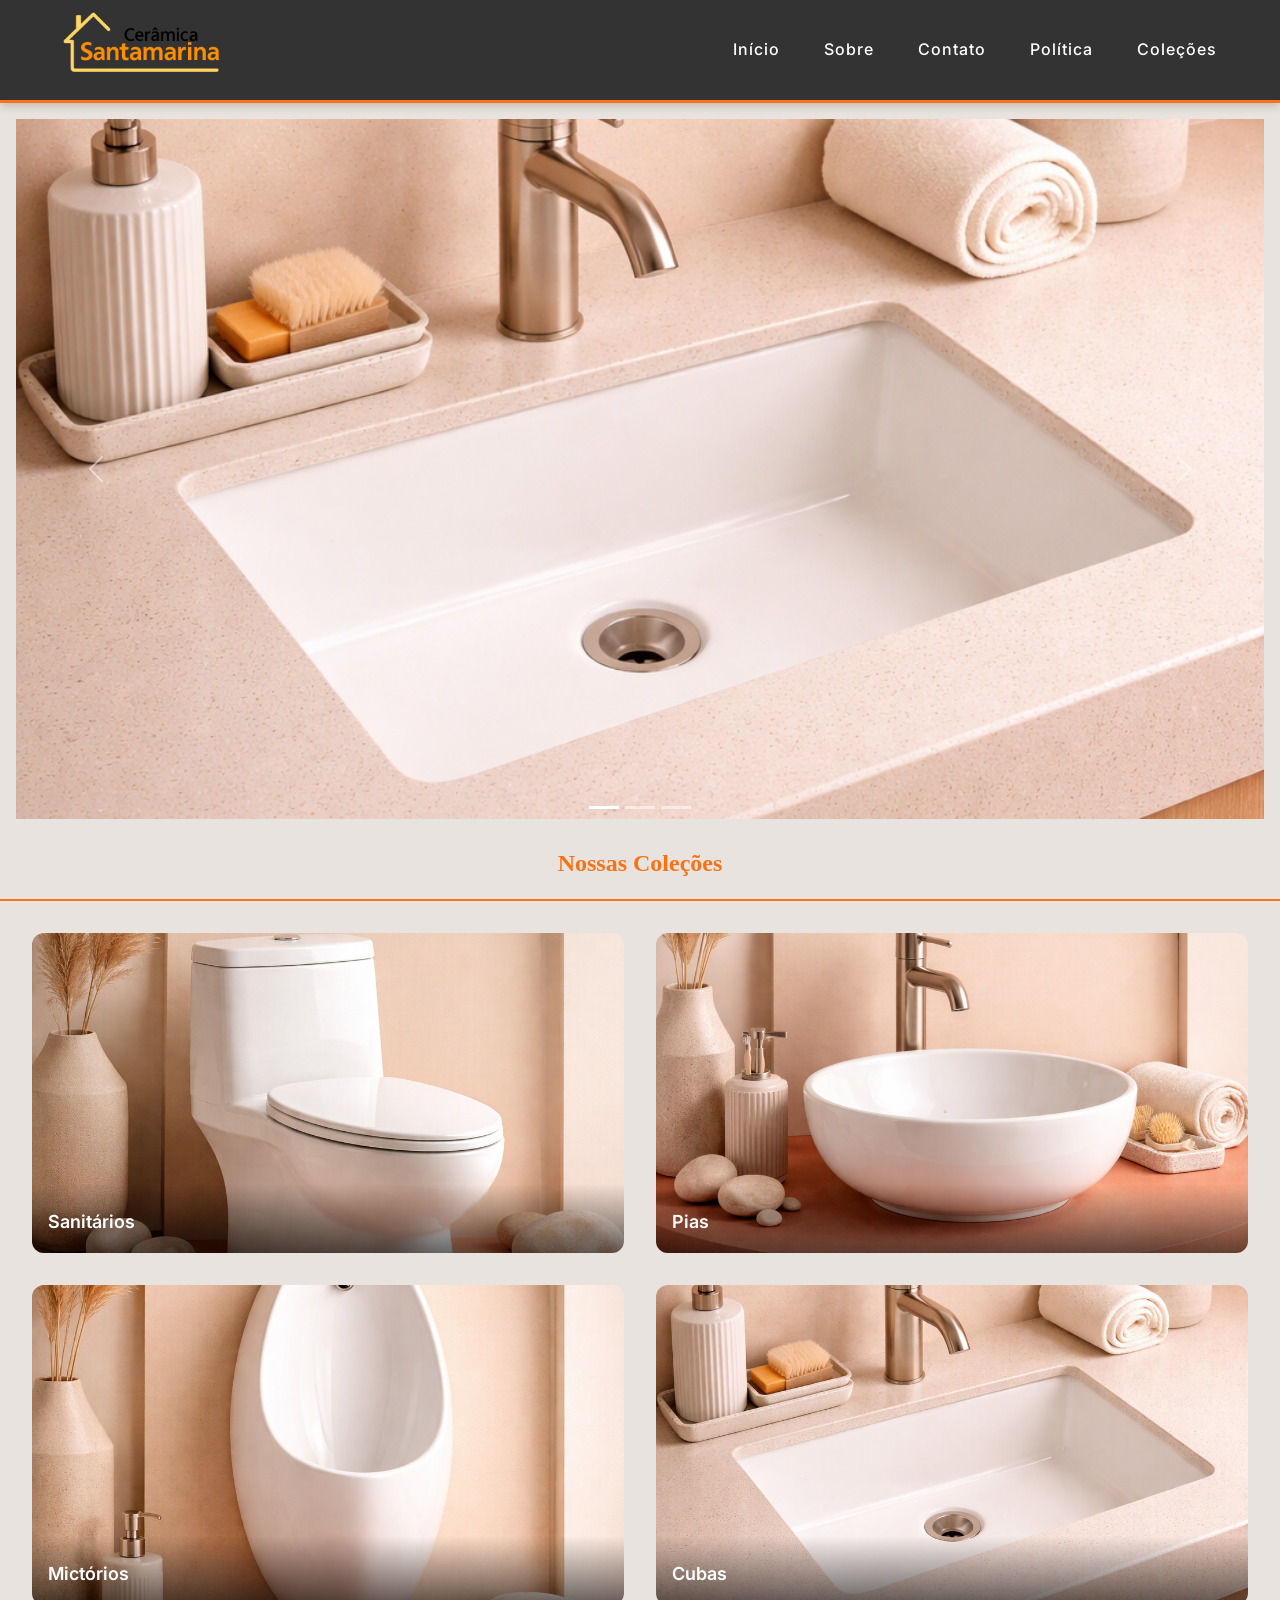
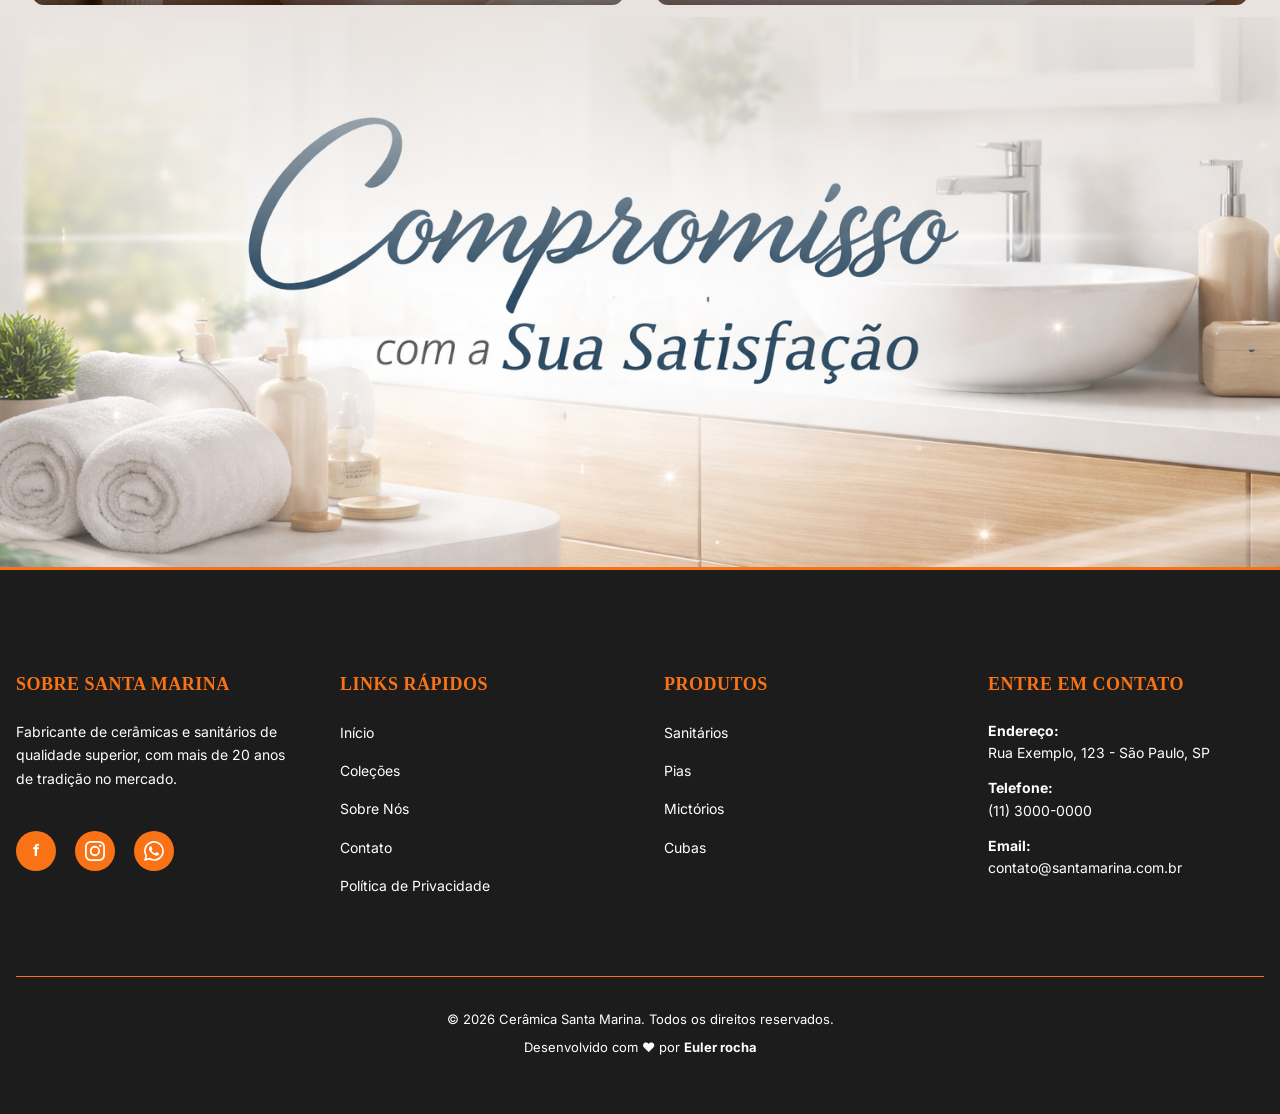
==== index.html @ 9cf08ed7 "Ceramica Santa Marina" ====
<!doctype html>
<html lang="pt-BR">

<head>
    <meta charset="utf-8">
    <meta name="viewport" content="width=device-width, initial-scale=1, viewport-fit=cover">
    <meta name="description"
        content="Cerâmica Santa Marina - Fabricante de cerâmicas e sanitários de qualidade superior">
    <title>Cerâmica Santa Marina | Sanitários, Pias, Mictórios e Cubas</title>
    <link rel="preconnect" href="https://fonts.googleapis.com">
    <link rel="preconnect" href="https://fonts.gstatic.com" crossorigin>
    <link
        href="https://fonts.googleapis.com/css2?family=Inter:ital,opsz,wght@0,14..32,100..900;1,14..32,100..900&family=Playfair:ital,opsz,wght@0,5..1200,300..900;1,5..1200,300..900&display=swap"
        rel="stylesheet">
    <link rel="preconnect" href="https://fonts.googleapis.com">
    <link rel="preconnect" href="https://fonts.gstatic.com" crossorigin>
    <link
        href="https://fonts.googleapis.com/css2?family=Playfair:ital,opsz,wght@0,5..1200,300..900;1,5..1200,300..900&family=Press+Start+2P&display=swap"
        rel="stylesheet">
    <link href="https://cdn.jsdelivr.net/npm/bootstrap@5.3.8/dist/css/bootstrap.min.css" rel="stylesheet"
        integrity="sha384-sRIl4kxILFvY47J16cr9ZwB07vP4J8+LH7qKQnuqkuIAvNWLzeN8tE5YBujZqJLB" crossorigin="anonymous">
    <link rel="stylesheet" href="assets/styles/style.css">
</head>

<body>

    <!-- HEADER -->
    <header>
        <div class="content">

            <button id="menu-btn">☰</button>

            <nav id="menu">
                <ul>
                    <li><a href="index.html">Início</a></li>
                    <li><a href="sobre.html">Sobre</a></li>
                    <li><a href="contato.html">Contato</a></li>
                    <li><a href="politica.html">Política</a></li>
                    <li><a href="colecoes.html">Coleções</a></li>
                </ul>
            </nav>

            <div class="logo">
                <img src="assets/img/Logo SantaMarina.png" alt="Logo Cerâmica Santa Marina" width="180" height="auto">
            </div>

        </div>
    </header>
    <section class="carousel-section">
        <div id="carouselMain" class="carousel slide" data-bs-ride="carousel" data-bs-interval="5000">
            <div class="carousel-indicators">
                <button type="button" data-bs-target="#carouselMain" data-bs-slide-to="0" class="active"
                    aria-label="Slide 1" aria-current="true"></button>
                <button type="button" data-bs-target="#carouselMain" data-bs-slide-to="1" aria-label="Slide 2"></button>
                <button type="button" data-bs-target="#carouselMain" data-bs-slide-to="2" aria-label="Slide 3"></button>
            </div>
            <div class="carousel-inner">
                <div class="carousel-item active">
                    <img src="/assets/img/cuba.png" class="d-block w-100"
                        alt="Cubas - Produtos Sanitários Santa Marina">
                </div>
                <div class="carousel-item">
                    <img src="/assets/img/louca.png" class="d-block w-100" alt="Louças - Sanitários Santa Marina">
                </div>
                <div class="carousel-item">
                    <img src="/assets/img/mictorio.png" class="d-block w-100" alt="Mictórios - Produtos Santa Marina">
                </div>
            </div>
            <button class="carousel-control-prev" type="button" data-bs-target="#carouselMain" data-bs-slide="prev"
                aria-label="Slide anterior">
                <span class="carousel-control-prev-icon" aria-hidden="true"></span>
            </button>
            <button class="carousel-control-next" type="button" data-bs-target="#carouselMain" data-bs-slide="next"
                aria-label="Próximo slide">
                <span class="carousel-control-next-icon" aria-hidden="true"></span>
            </button>
        </div>
    </section>
    <!-- MAIN -->
    <main class="main">


        <!-- TÍTULO -->
        <div class="section-title">
            <h2>Nossas Coleções</h2>
            <span></span>
        </div>

        <!-- CARDS -->
        <section class="my-colection">
            <div class="cards">

                <a href="colecoes.html" class="cards-content">
                    <img src="assets/img/louca.png" alt="Sanitários">
                    <span>Sanitários</span>
                </a>

                <a href="colecoes.html" class="cards-content">
                    <img src="assets/img/Lavarosto.png" alt="Pias">
                    <span>Pias</span>
                </a>

                <a href="colecoes.html" class="cards-content">
                    <img src="assets/img/mictorio.png" alt="Mictórios">
                    <span>Mictórios</span>
                </a>

                <a href="colecoes.html" class="cards-content">
                    <img src="assets/img/cuba.png" alt="Cubas">
                    <span>Cubas</span>
                </a>

            </div>
        </section>


    </main>

    <section class="banner" role="img" aria-label="Banner de chamada para compra de produtos Santa Marina">
    </section>

    <!-- FOOTER -->
    <footer class="footer">
        <div class="footer-content">
            <!-- Coluna 1: Informações da Empresa -->
            <div class="footer-section">
                <h3 class="footer-title">Sobre Santa Marina</h3>
                <p>Fabricante de cerâmicas e sanitários de qualidade superior, com mais de 20 anos de tradição no
                    mercado.</p>
                <div class="social-links">
                    <a href="#" class="social-icon" aria-label="Facebook">f</a>
                    <a href="#" class="social-icon" aria-label="Instagram"><svg xmlns="http://www.w3.org/2000/svg"
                            width="16" height="16" fill="currentColor" class="bi bi-instagram" viewBox="0 0 16 16">
                            <path
                                d="M8 0C5.829 0 5.556.01 4.703.048 3.85.088 3.269.222 2.76.42a3.9 3.9 0 0 0-1.417.923A3.9 3.9 0 0 0 .42 2.76C.222 3.268.087 3.85.048 4.7.01 5.555 0 5.827 0 8.001c0 2.172.01 2.444.048 3.297.04.852.174 1.433.372 1.942.205.526.478.972.923 1.417.444.445.89.719 1.416.923.51.198 1.09.333 1.942.372C5.555 15.99 5.827 16 8 16s2.444-.01 3.298-.048c.851-.04 1.434-.174 1.943-.372a3.9 3.9 0 0 0 1.416-.923c.445-.445.718-.891.923-1.417.197-.509.332-1.09.372-1.942C15.99 10.445 16 10.173 16 8s-.01-2.445-.048-3.299c-.04-.851-.175-1.433-.372-1.941a3.9 3.9 0 0 0-.923-1.417A3.9 3.9 0 0 0 13.24.42c-.51-.198-1.092-.333-1.943-.372C10.443.01 10.172 0 7.998 0zm-.717 1.442h.718c2.136 0 2.389.007 3.232.046.78.035 1.204.166 1.486.275.373.145.64.319.92.599s.453.546.598.92c.11.281.24.705.275 1.485.039.843.047 1.096.047 3.231s-.008 2.389-.047 3.232c-.035.78-.166 1.203-.275 1.485a2.5 2.5 0 0 1-.599.919c-.28.28-.546.453-.92.598-.28.11-.704.24-1.485.276-.843.038-1.096.047-3.232.047s-2.39-.009-3.233-.047c-.78-.036-1.203-.166-1.485-.276a2.5 2.5 0 0 1-.92-.598 2.5 2.5 0 0 1-.6-.92c-.109-.281-.24-.705-.275-1.485-.038-.843-.046-1.096-.046-3.233s.008-2.388.046-3.231c.036-.78.166-1.204.276-1.486.145-.373.319-.64.599-.92s.546-.453.92-.598c.282-.11.705-.24 1.485-.276.738-.034 1.024-.044 2.515-.045zm4.988 1.328a.96.96 0 1 0 0 1.92.96.96 0 0 0 0-1.92m-4.27 1.122a4.109 4.109 0 1 0 0 8.217 4.109 4.109 0 0 0 0-8.217m0 1.441a2.667 2.667 0 1 1 0 5.334 2.667 2.667 0 0 1 0-5.334" />
                        </svg></a>
                    <a href="#" class="social-icon" aria-label="WhatsApp"><svg xmlns="http://www.w3.org/2000/svg"
                            width="16" height="16" fill="currentColor" class="bi bi-whatsapp" viewBox="0 0 16 16">
                            <path
                                d="M13.601 2.326A7.85 7.85 0 0 0 7.994 0C3.627 0 .068 3.558.064 7.926c0 1.399.366 2.76 1.057 3.965L0 16l4.204-1.102a7.9 7.9 0 0 0 3.79.965h.004c4.368 0 7.926-3.558 7.93-7.93A7.9 7.9 0 0 0 13.6 2.326zM7.994 14.521a6.6 6.6 0 0 1-3.356-.92l-.24-.144-2.494.654.666-2.433-.156-.251a6.56 6.56 0 0 1-1.007-3.505c0-3.626 2.957-6.584 6.591-6.584a6.56 6.56 0 0 1 4.66 1.931 6.56 6.56 0 0 1 1.928 4.66c-.004 3.639-2.961 6.592-6.592 6.592m3.615-4.934c-.197-.099-1.17-.578-1.353-.646-.182-.065-.315-.099-.445.099-.133.197-.513.646-.627.775-.114.133-.232.148-.43.05-.197-.1-.836-.308-1.592-.985-.59-.525-.985-1.175-1.103-1.372-.114-.198-.011-.304.088-.403.087-.088.197-.232.296-.346.1-.114.133-.198.198-.33.065-.134.034-.248-.015-.347-.05-.099-.445-1.076-.612-1.47-.16-.389-.323-.335-.445-.34-.114-.007-.247-.007-.38-.007a.73.73 0 0 0-.529.247c-.182.198-.691.677-.691 1.654s.71 1.916.81 2.049c.098.133 1.394 2.132 3.383 2.992.47.205.84.326 1.129.418.475.152.904.129 1.246.08.38-.058 1.171-.48 1.338-.943.164-.464.164-.86.114-.943-.049-.084-.182-.133-.38-.232" />
                        </svg></a>
                </div>
            </div>

            <!-- Coluna 2: Links Rápidos -->
            <div class="footer-section">
                <h3 class="footer-title">Links Rápidos</h3>
                <ul class="footer-links">
                    <li><a href="index.html">Início</a></li>
                    <li><a href="#colecoes">Coleções</a></li>
                    <li><a href="sobre.html">Sobre Nós</a></li>
                    <li><a href="contato.html">Contato</a></li>
                    <li><a href="politica.html">Política de Privacidade</a></li>
                </ul>
            </div>

            <!-- Coluna 3: Produtos -->
            <div class="footer-section">
                <h3 class="footer-title">Produtos</h3>
                <ul class="footer-links">
                    <li><a href="#sanitarios">Sanitários</a></li>
                    <li><a href="#pias">Pias</a></li>
                    <li><a href="#mictorio">Mictórios</a></li>
                    <li><a href="#cubas">Cubas</a></li>
                </ul>
            </div>

            <!-- Coluna 4: Contato -->
            <div class="footer-section">
                <h3 class="footer-title">Entre em Contato</h3>
                <div class="contact-info">
                    <p><strong>Endereço:</strong><br>Rua Exemplo, 123 - São Paulo, SP</p>
                    <p><strong>Telefone:</strong><br>(11) 3000-0000</p>
                    <p><strong>Email:</strong><br>contato@santamarina.com.br</p>
                </div>
            </div>
        </div>

        <!-- Rodapé Inferior -->
        <div class="footer-bottom">
            <div class="footer-divider"></div>
            <div class="footer-bottom-content">
                <p>&copy; 2026 Cerâmica Santa Marina. Todos os direitos reservados.</p>
                <p>Desenvolvido com ❤️ por <strong>Euler rocha</strong></p>
            </div>
        </div>
    </footer>

    <script src="https://cdn.jsdelivr.net/npm/bootstrap@5.3.8/dist/js/bootstrap.bundle.min.js"
        integrity="sha384-FKyoEForCGlyvwx9Hj09JcYn3nv7wiPVlz7YYwJrWVcXK/BmnVDxM+D2scQbITxI"
        crossorigin="anonymous"></script>
    <script src="assets/javascript/engine.js"></script>

</body>

</html>
---- assets/styles/style.css ----
@import url('colors.css');
@import url('reset.css');
@import url('base.css');
@import url('header.css');
@import url('menu.css');
@import url('main.css');
@import url('cards.css');
@import url('footer.css');
@import url('responsive.css');
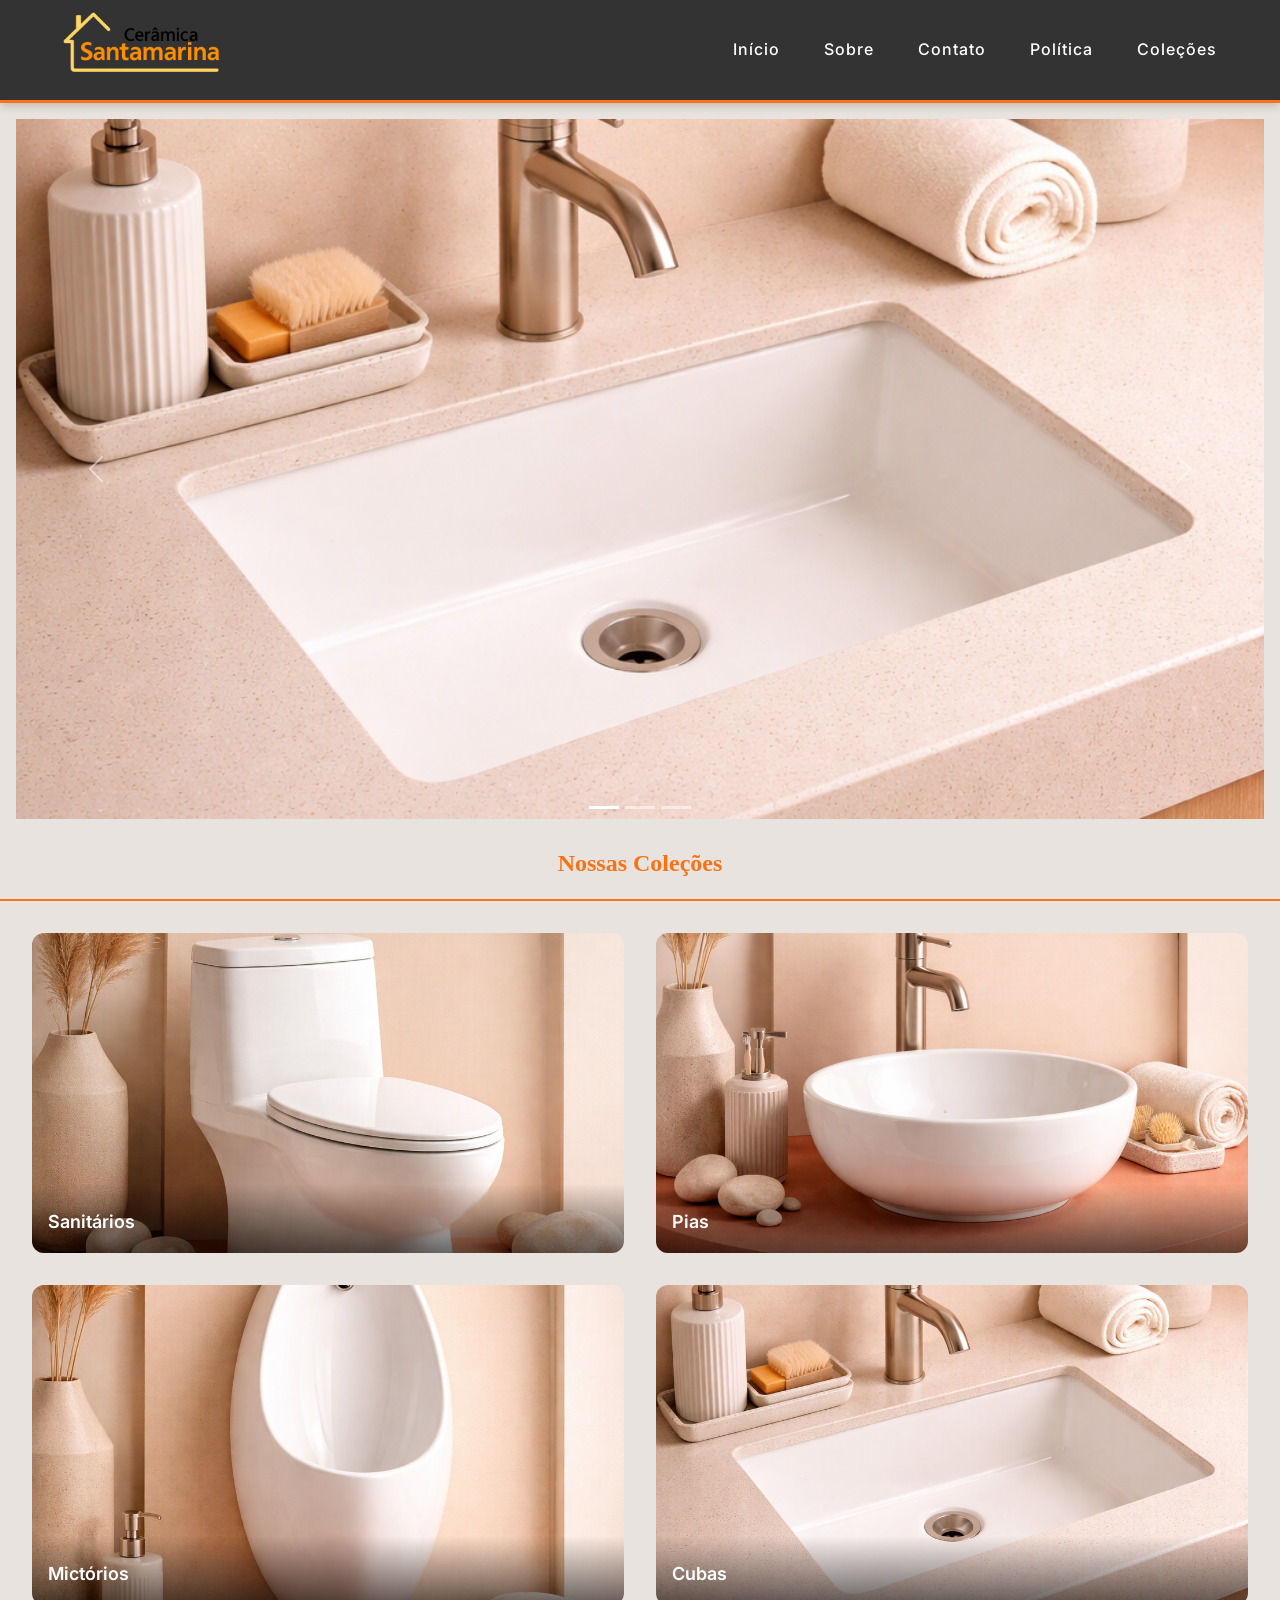
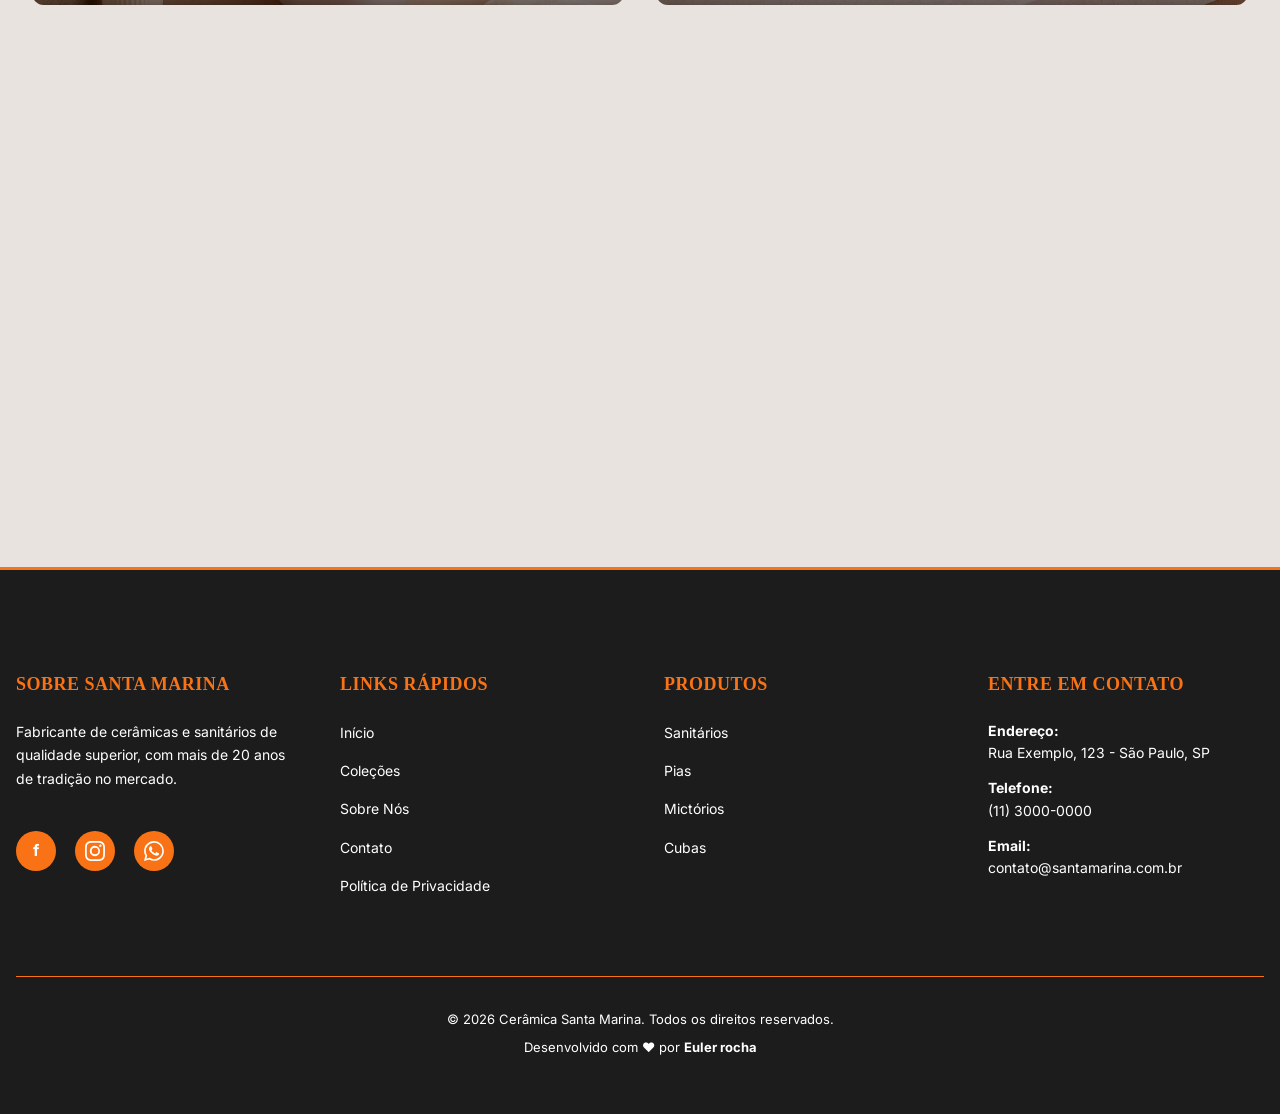
==== commit 6efda488: "Ajustes 2" ====
--- a/index.html
+++ b/index.html
@@ -56,14 +56,14 @@
             </div>
             <div class="carousel-inner">
                 <div class="carousel-item active">
-                    <img src="/assets/img/cuba.png" class="d-block w-100"
+                    <img src="assets/img/cuba.png" class="d-block w-100"
                         alt="Cubas - Produtos Sanitários Santa Marina">
                 </div>
                 <div class="carousel-item">
-                    <img src="/assets/img/louca.png" class="d-block w-100" alt="Louças - Sanitários Santa Marina">
+                    <img src="assets/img/louca.png" class="d-block w-100" alt="Louças - Sanitários Santa Marina">
                 </div>
                 <div class="carousel-item">
-                    <img src="/assets/img/mictorio.png" class="d-block w-100" alt="Mictórios - Produtos Santa Marina">
+                    <img src="assets/img/mictorio.png" class="d-block w-100" alt="Mictórios - Produtos Santa Marina">
                 </div>
             </div>
             <button class="carousel-control-prev" type="button" data-bs-target="#carouselMain" data-bs-slide="prev"
@@ -147,7 +147,7 @@
                 <h3 class="footer-title">Links Rápidos</h3>
                 <ul class="footer-links">
                     <li><a href="index.html">Início</a></li>
-                    <li><a href="#colecoes">Coleções</a></li>
+                    <li><a href="colecoes.html">Coleções</a></li>
                     <li><a href="sobre.html">Sobre Nós</a></li>
                     <li><a href="contato.html">Contato</a></li>
                     <li><a href="politica.html">Política de Privacidade</a></li>
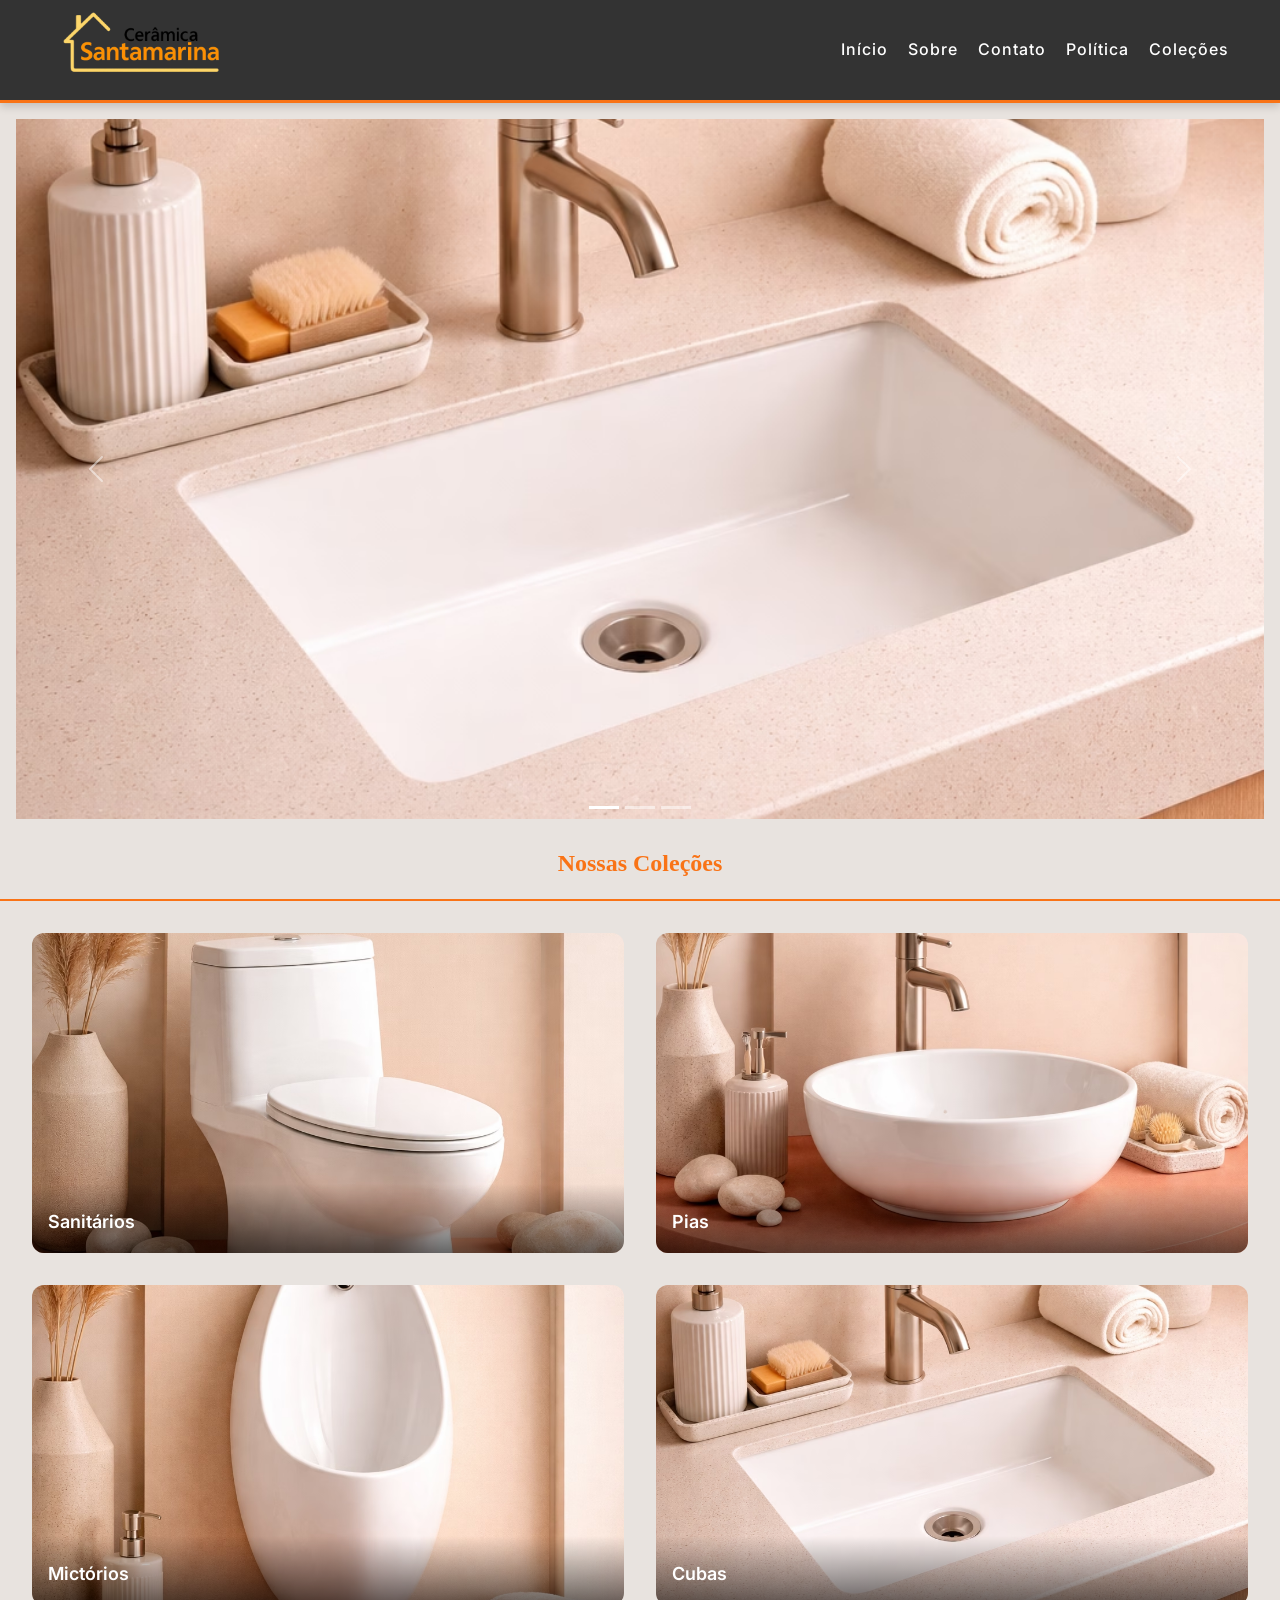
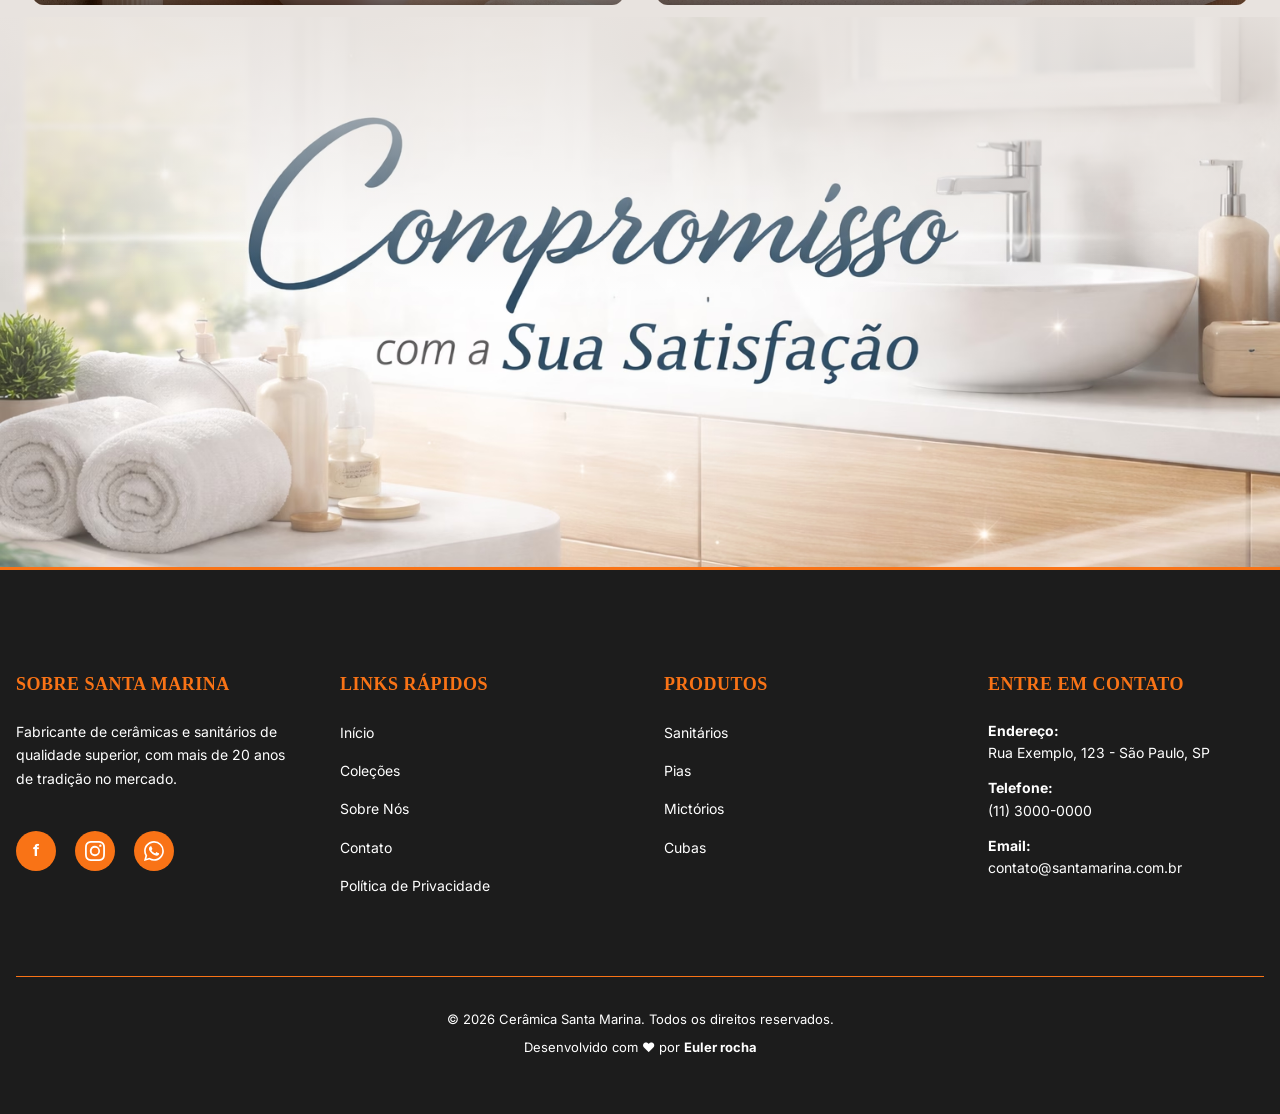
==== commit 2ab87cda: "colocando as imagens no formato avif" ====
--- a/index.html
+++ b/index.html
@@ -41,7 +41,7 @@
             </nav>
 
             <div class="logo">
-                <img src="assets/img/Logo SantaMarina.png" alt="Logo Cerâmica Santa Marina" width="180" height="auto">
+                <img src="assets/img/Logo SantaMarina.avif" alt="Logo Cerâmica Santa Marina" width="180" height="auto">
             </div>
 
         </div>
@@ -56,14 +56,14 @@
             </div>
             <div class="carousel-inner">
                 <div class="carousel-item active">
-                    <img src="assets/img/cuba.png" class="d-block w-100"
+                    <img src="assets/img/cuba.avif" class="d-block w-100"
                         alt="Cubas - Produtos Sanitários Santa Marina">
                 </div>
                 <div class="carousel-item">
-                    <img src="assets/img/louca.png" class="d-block w-100" alt="Louças - Sanitários Santa Marina">
+                    <img src="assets/img/louca.avif" class="d-block w-100" alt="Louças - Sanitários Santa Marina">
                 </div>
                 <div class="carousel-item">
-                    <img src="assets/img/mictorio.png" class="d-block w-100" alt="Mictórios - Produtos Santa Marina">
+                    <img src="assets/img/mictorio.avif" class="d-block w-100" alt="Mictórios - Produtos Santa Marina">
                 </div>
             </div>
             <button class="carousel-control-prev" type="button" data-bs-target="#carouselMain" data-bs-slide="prev"
@@ -91,22 +91,22 @@
             <div class="cards">
 
                 <a href="colecoes.html" class="cards-content">
-                    <img src="assets/img/louca.png" alt="Sanitários">
+                    <img src="assets/img/louca.avif" alt="Sanitários">
                     <span>Sanitários</span>
                 </a>
 
                 <a href="colecoes.html" class="cards-content">
-                    <img src="assets/img/Lavarosto.png" alt="Pias">
+                    <img src="assets/img/Lavarosto.avif" alt="Pias">
                     <span>Pias</span>
                 </a>
 
                 <a href="colecoes.html" class="cards-content">
-                    <img src="assets/img/mictorio.png" alt="Mictórios">
+                    <img src="assets/img/mictorio.avif" alt="Mictórios">
                     <span>Mictórios</span>
                 </a>
 
                 <a href="colecoes.html" class="cards-content">
-                    <img src="assets/img/cuba.png" alt="Cubas">
+                    <img src="assets/img/cuba.avif" alt="Cubas">
                     <span>Cubas</span>
                 </a>
 
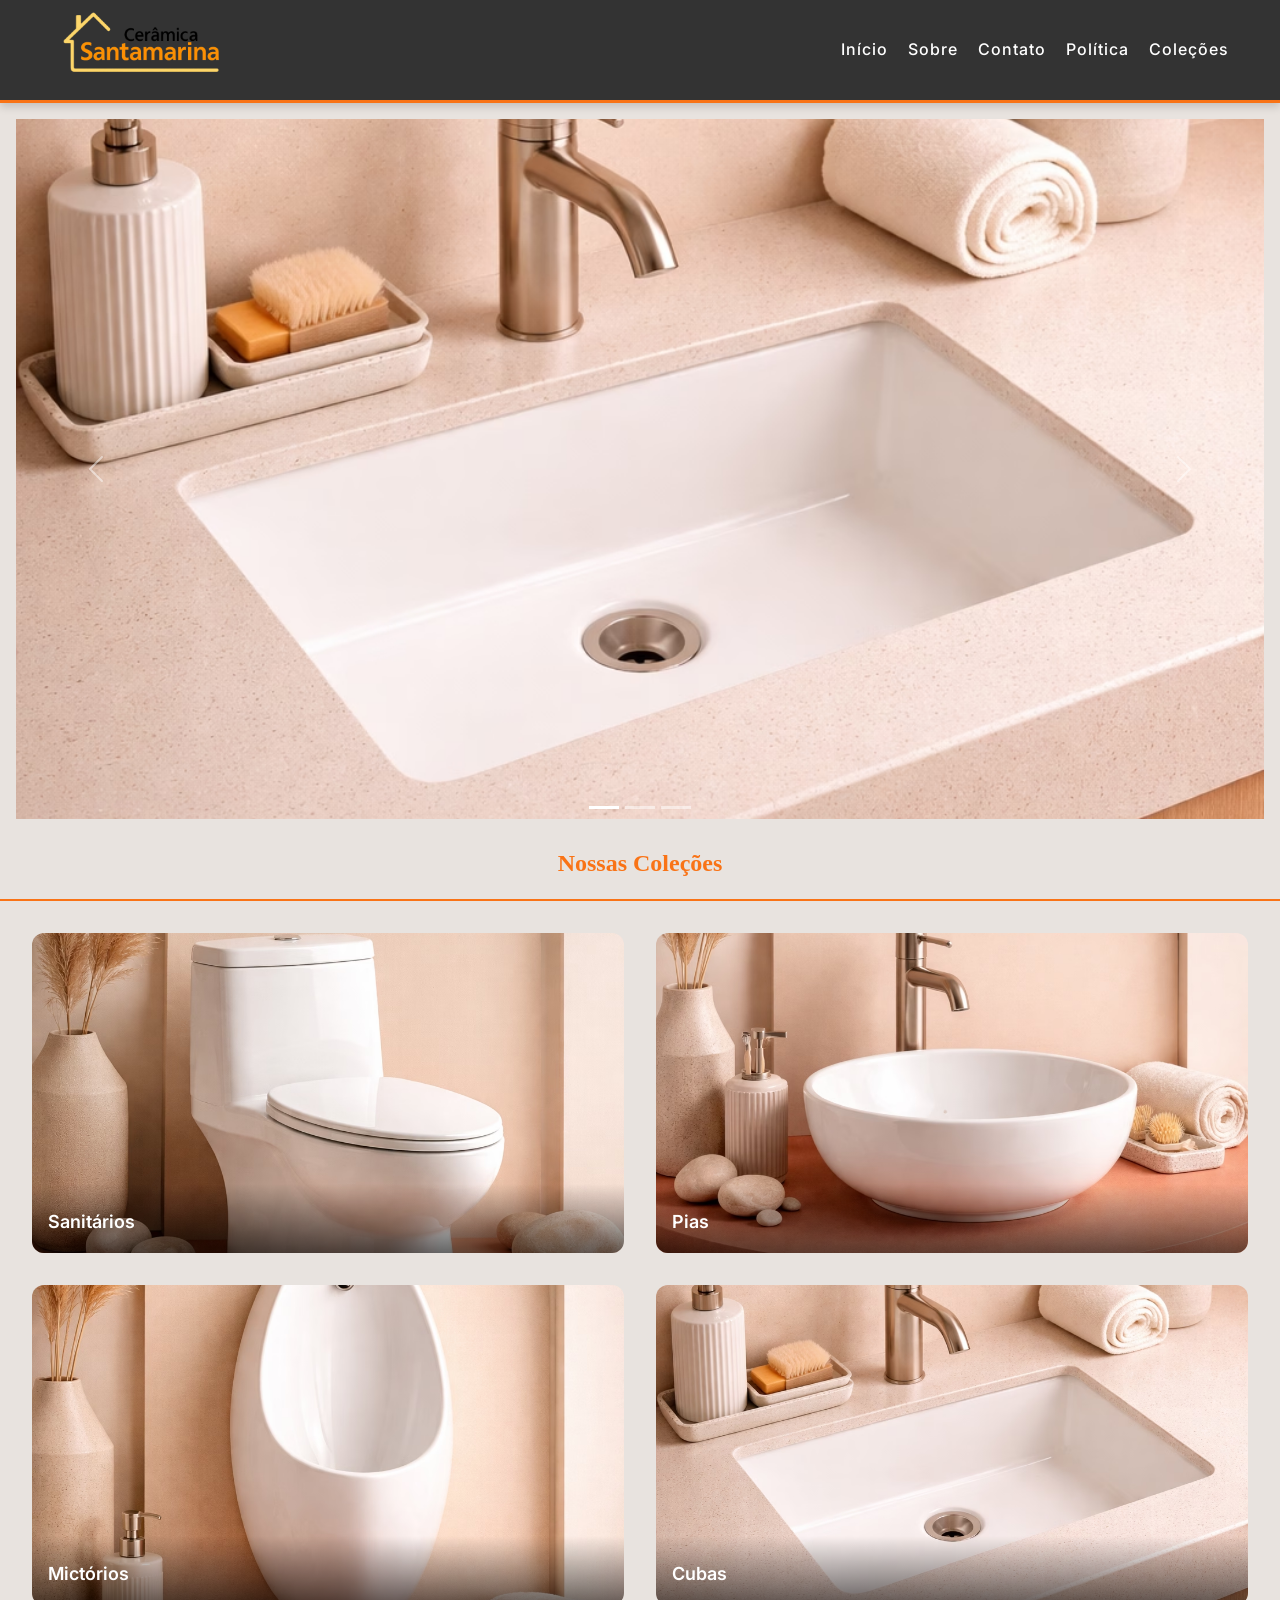
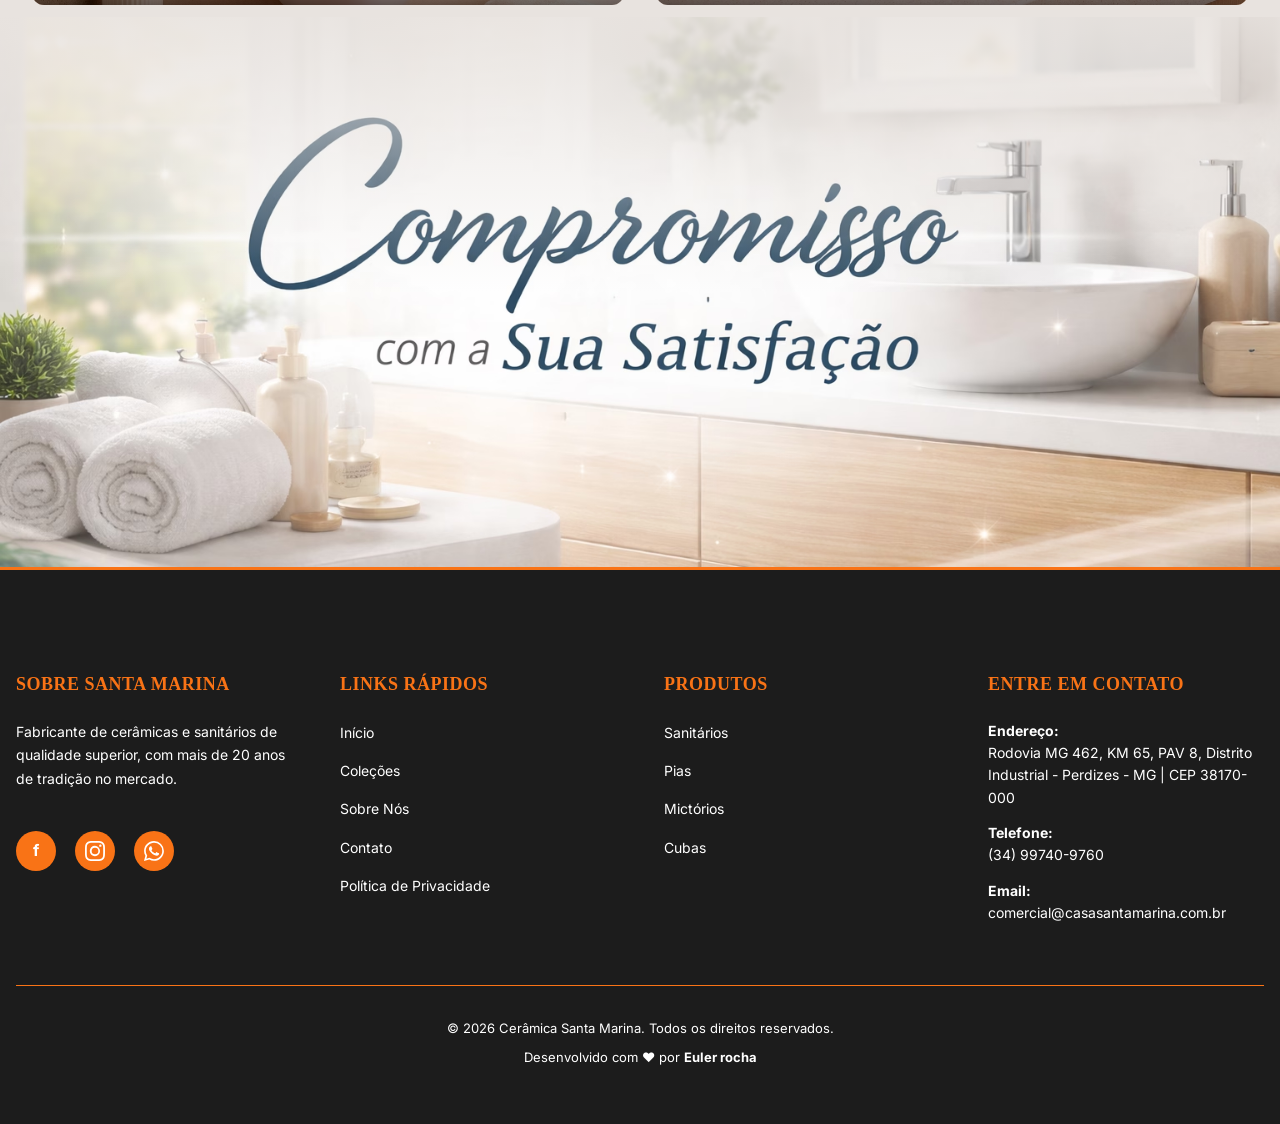
==== commit 4ff6f4e5: "Contatos" ====
--- a/index.html
+++ b/index.html
@@ -169,9 +169,11 @@
             <div class="footer-section">
                 <h3 class="footer-title">Entre em Contato</h3>
                 <div class="contact-info">
-                    <p><strong>Endereço:</strong><br>Rua Exemplo, 123 - São Paulo, SP</p>
-                    <p><strong>Telefone:</strong><br>(11) 3000-0000</p>
-                    <p><strong>Email:</strong><br>contato@santamarina.com.br</p>
+                    <p><strong>Endereço:</strong><br>Rodovia MG 462, KM 65, PAV 8,
+                        Distrito Industrial - Perdizes - MG | CEP 38170-000
+                    </p>
+                    <p><strong>Telefone:</strong><br>(34) 99740-9760</p>
+                    <p><strong>Email:</strong><br>comercial@casasantamarina.com.br</p>
                 </div>
             </div>
         </div>
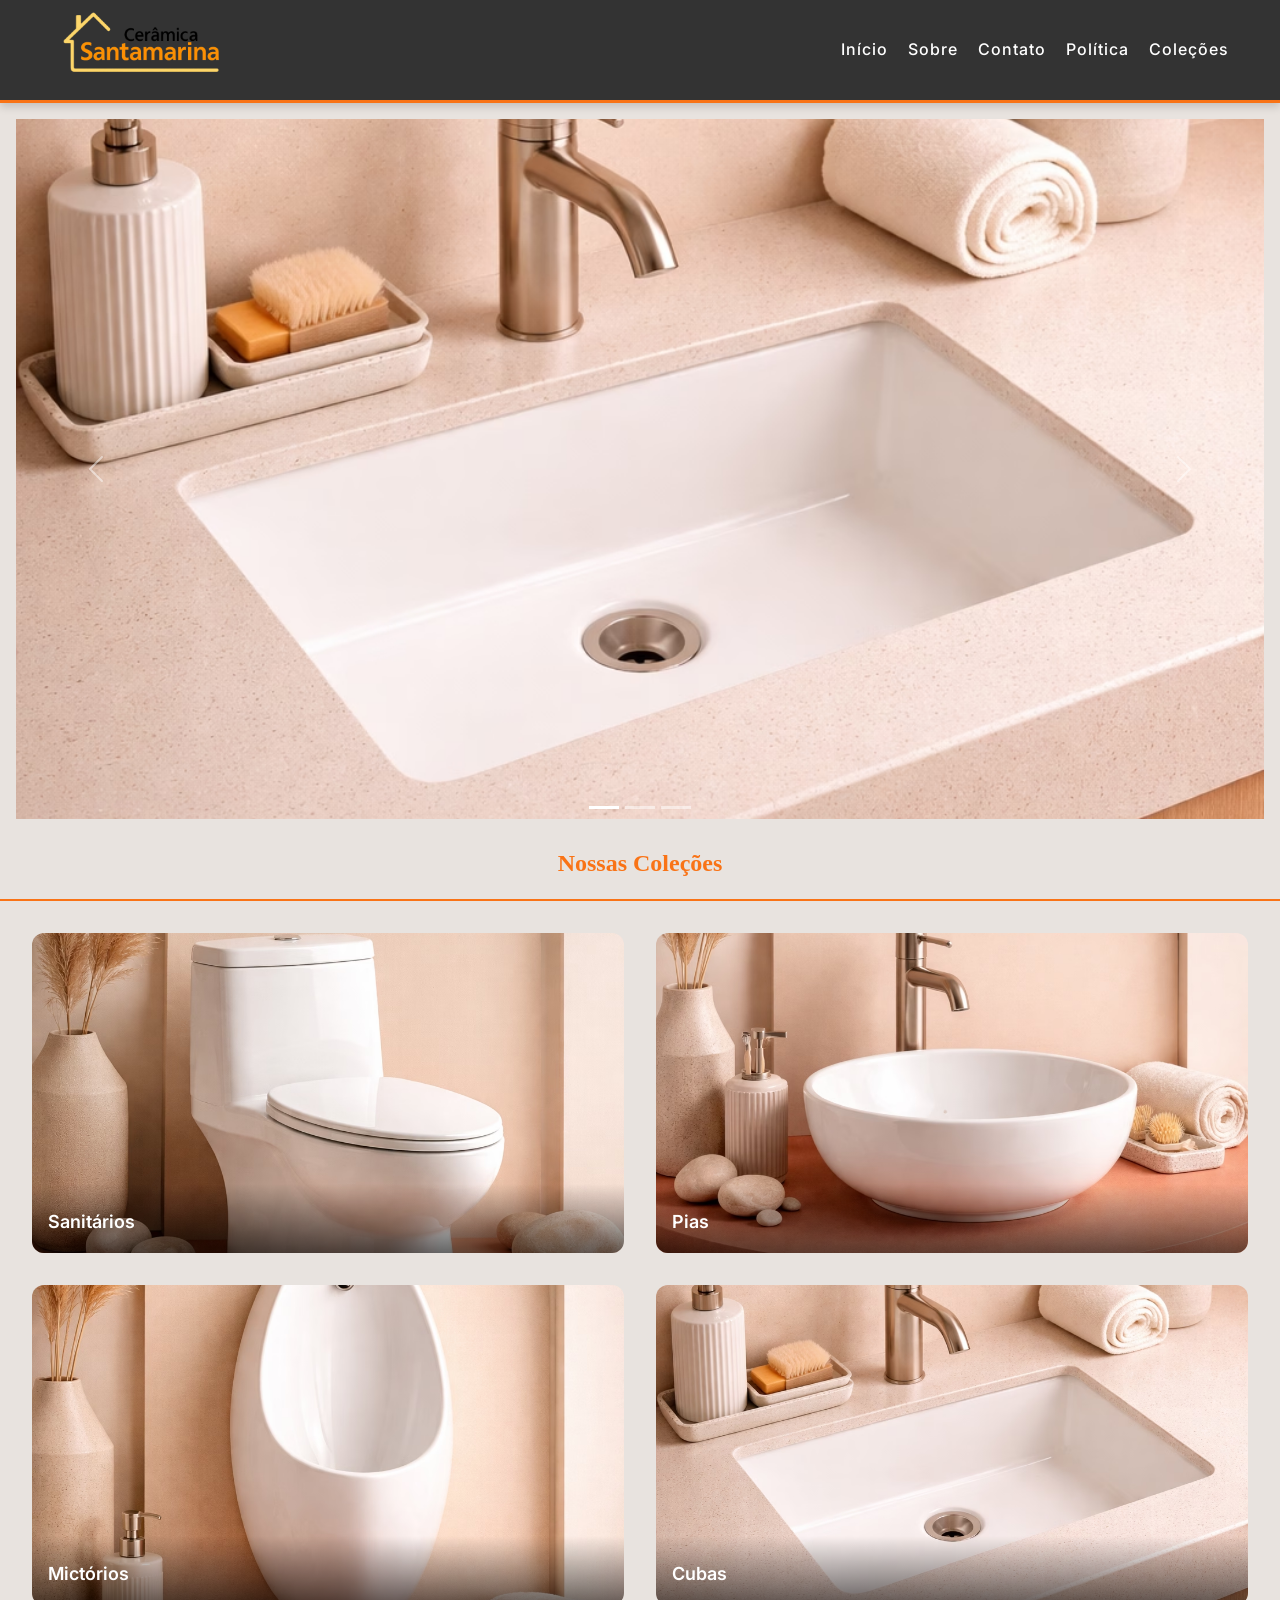
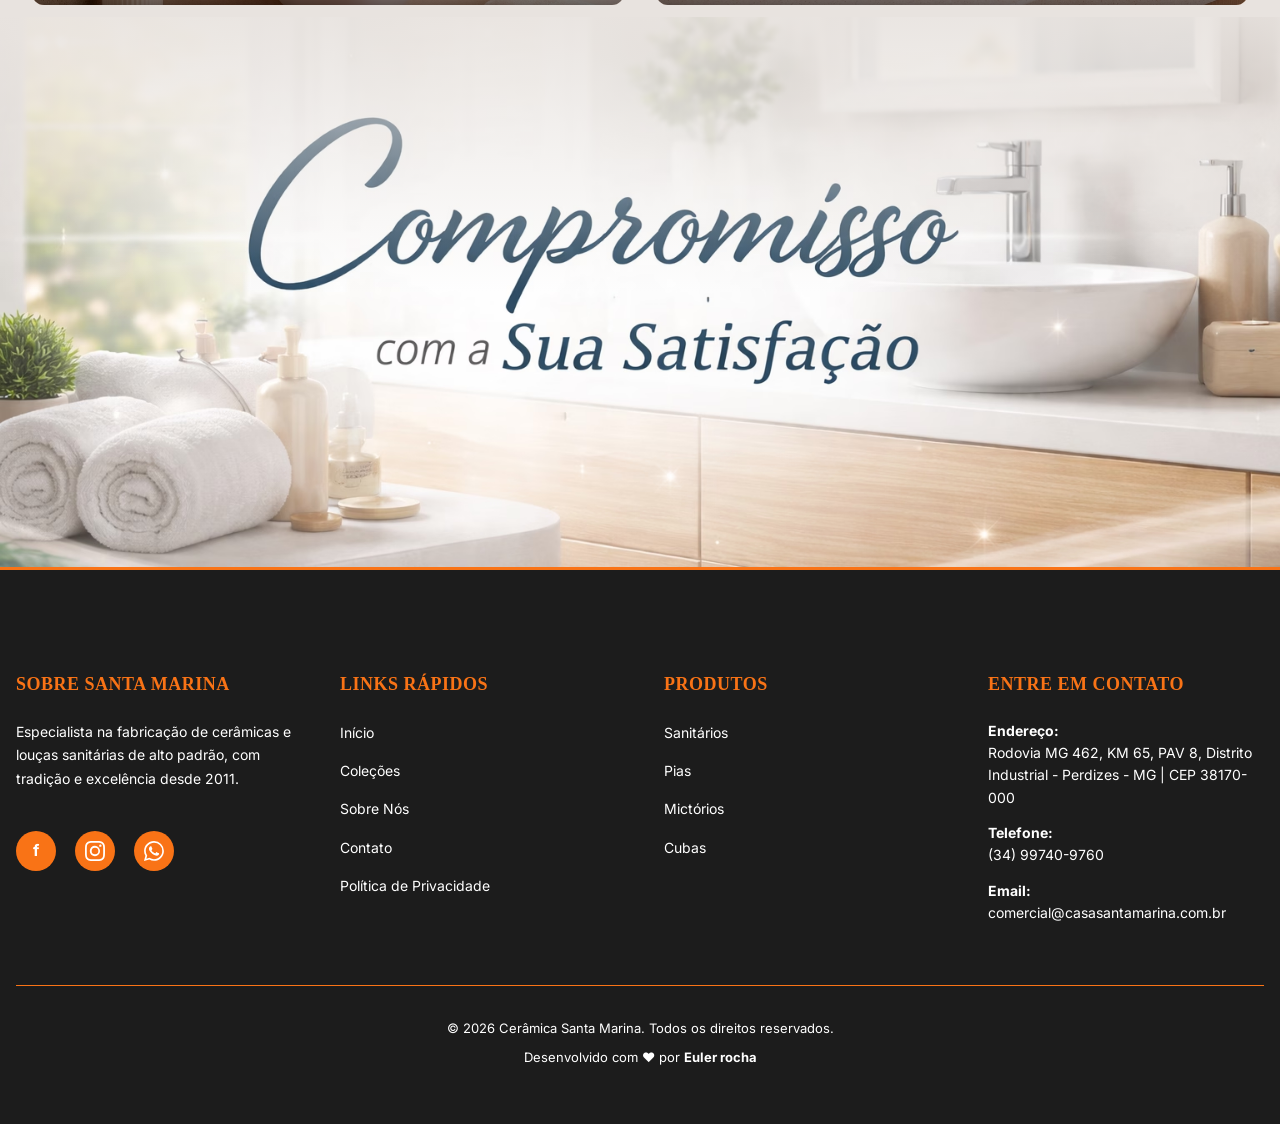
==== commit 125b90dd: "ajuste de texto 3" ====
--- a/index.html
+++ b/index.html
@@ -125,8 +125,8 @@
             <!-- Coluna 1: Informações da Empresa -->
             <div class="footer-section">
                 <h3 class="footer-title">Sobre Santa Marina</h3>
-                <p>Fabricante de cerâmicas e sanitários de qualidade superior, com mais de 20 anos de tradição no
-                    mercado.</p>
+                <p>Especialista na fabricação de cerâmicas e louças sanitárias de alto padrão, com tradição e excelência
+                    desde 2011.</p>
                 <div class="social-links">
                     <a href="#" class="social-icon" aria-label="Facebook">f</a>
                     <a href="#" class="social-icon" aria-label="Instagram"><svg xmlns="http://www.w3.org/2000/svg"
